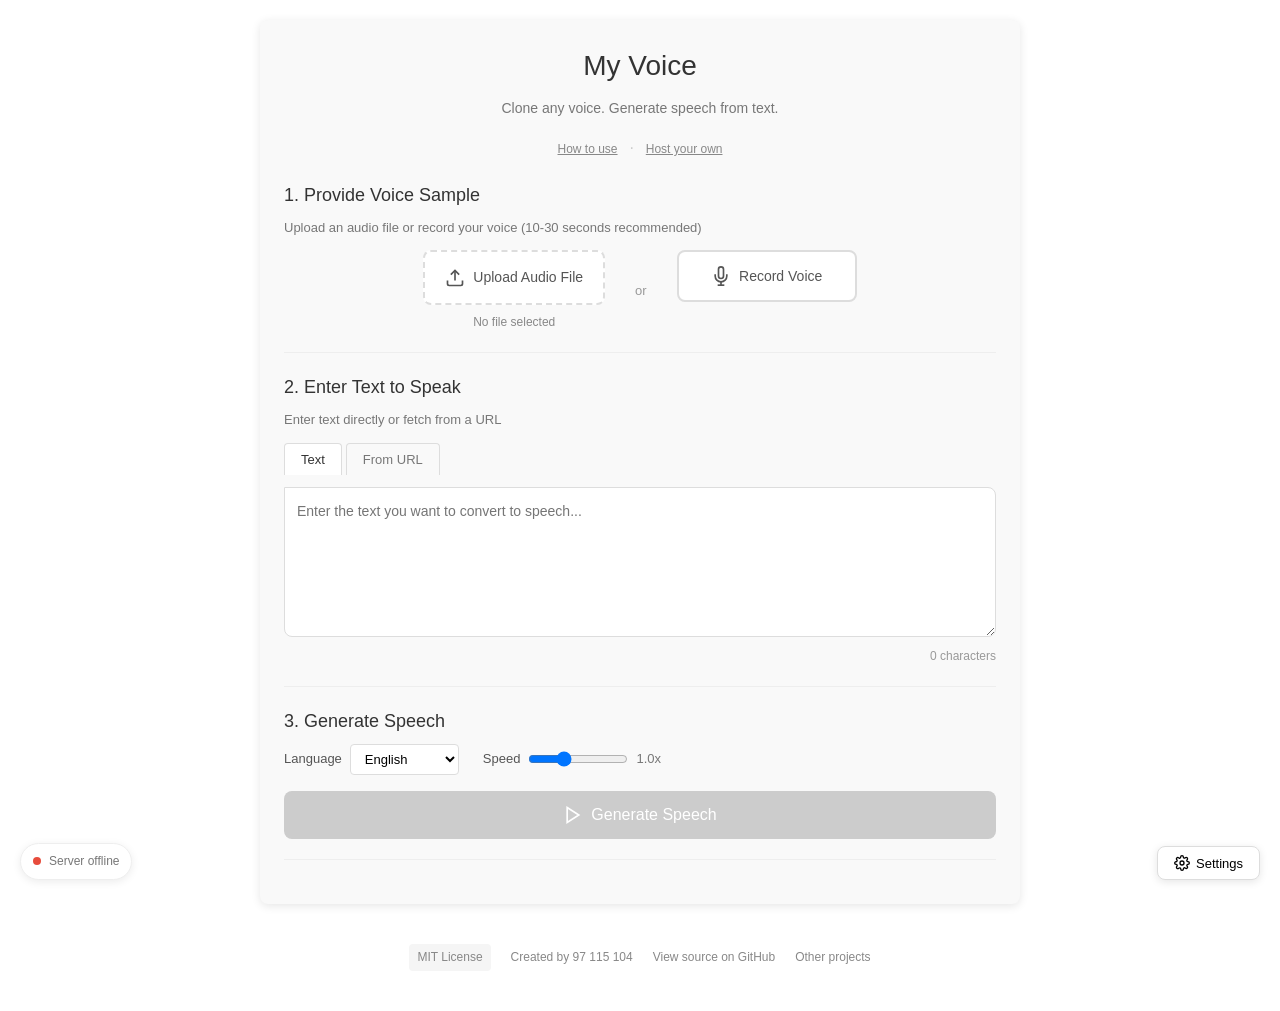
==== index.html @ 39914f98 "early working version" ====
<!DOCTYPE html>
<html lang="en">
<head>
    <meta charset="UTF-8">
    <meta name="viewport" content="width=device-width, initial-scale=1.0">
    <title>My Voice - Voice Cloning & Text-to-Speech</title>
    <meta name="description" content="Free, serverless voice cloning and text-to-speech tool. Clone any voice and generate speech from text.">
    <link rel="icon" href="data:image/svg+xml,<svg xmlns='http://www.w3.org/2000/svg' viewBox='0 0 100 100'><rect width='100' height='100' rx='20' fill='%2327ae60'/><text x='50' y='68' font-family='Arial,sans-serif' font-size='50' font-weight='bold' fill='white' text-anchor='middle'>MV</text></svg>">
    <link rel="stylesheet" href="css/styles.css">
</head>
<body>
    <main class="container">
        <h1>My Voice</h1>
        <p class="subtitle">Clone any voice. Generate speech from text.</p>
        
        <div class="how-to-use-row">
            <button id="btn-info" class="btn-how-to-use">How to use</button>
            <span class="how-to-divider">·</span>
            <button id="btn-setup" class="btn-how-to-use">Host your own</button>
        </div>

        <!-- Step 1: Voice Input -->
        <section class="section">
            <h3>1. Provide Voice Sample</h3>
            <p class="section-hint">Upload an audio file or record your voice (10-30 seconds recommended)</p>
            
            <div class="voice-input-options">
                <div class="option-card">
                    <label for="voice-file" class="btn-upload">
                        <svg class="icon" viewBox="0 0 24 24" fill="none" stroke="currentColor" stroke-width="2">
                            <path d="M21 15v4a2 2 0 0 1-2 2H5a2 2 0 0 1-2-2v-4"/>
                            <polyline points="17 8 12 3 7 8"/>
                            <line x1="12" y1="3" x2="12" y2="15"/>
                        </svg>
                        <span>Upload Audio File</span>
                        <input type="file" id="voice-file" accept="audio/*" hidden>
                    </label>
                    <span id="file-name" class="file-name">No file selected</span>
                </div>
                
                <div class="option-divider">or</div>
                
                <div class="option-card">
                    <button id="btn-record" class="btn-record">
                        <svg id="record-icon" class="icon" viewBox="0 0 24 24" fill="none" stroke="currentColor" stroke-width="2">
                            <path d="M12 1a3 3 0 0 0-3 3v8a3 3 0 0 0 6 0V4a3 3 0 0 0-3-3z"/>
                            <path d="M19 10v2a7 7 0 0 1-14 0v-2"/>
                            <line x1="12" y1="19" x2="12" y2="23"/>
                            <line x1="8" y1="23" x2="16" y2="23"/>
                        </svg>
                        <svg id="stop-icon" class="icon hidden" viewBox="0 0 24 24" fill="currentColor">
                            <rect x="6" y="6" width="12" height="12" rx="2"/>
                        </svg>
                        <span id="record-text">Record Voice</span>
                    </button>
                    <span id="record-status" class="record-status"></span>
                </div>
            </div>
            
            <div id="audio-preview" class="audio-preview hidden">
                <audio id="voice-audio" controls></audio>
                <button id="btn-clear-audio" class="btn-clear">
                    <svg class="icon-sm" viewBox="0 0 24 24" fill="none" stroke="currentColor" stroke-width="2">
                        <line x1="18" y1="6" x2="6" y2="18"/>
                        <line x1="6" y1="6" x2="18" y2="18"/>
                    </svg>
                    Clear
                </button>
            </div>
        </section>

        <hr class="section-divider">

        <!-- Step 2: Text Input -->
        <section class="section">
            <h3>2. Enter Text to Speak</h3>
            <p class="section-hint">Enter text directly or fetch from a URL</p>
            
            <div class="text-input-tabs">
                <button class="text-tab-btn active" data-tab="text">Text</button>
                <button class="text-tab-btn" data-tab="url">From URL</button>
            </div>
            
            <div id="text-panel" class="text-panel active" data-tab="text">
                <textarea id="text-input" placeholder="Enter the text you want to convert to speech..."></textarea>
                <div class="char-count"><span id="char-count">0</span> characters</div>
            </div>
            
            <div id="url-panel" class="text-panel" data-tab="url">
                <div class="url-input-row">
                    <input type="url" id="url-input" placeholder="https://example.com/article">
                    <button id="btn-fetch-url" class="btn-fetch">
                        <span id="fetch-text">Fetch</span>
                    </button>
                </div>
                <div id="url-status" class="url-status"></div>
            </div>
        </section>

        <hr class="section-divider">

        <!-- Step 3: Generate -->
        <section class="section">
            <h3>3. Generate Speech</h3>
            
            <div class="settings-row">
                <div class="setting-inline">
                    <label for="language-select">Language</label>
                    <select id="language-select">
                        <option value="en" selected>English</option>
                        <option value="es">Spanish</option>
                        <option value="fr">French</option>
                        <option value="de">German</option>
                        <option value="it">Italian</option>
                        <option value="pt">Portuguese</option>
                        <option value="pl">Polish</option>
                        <option value="tr">Turkish</option>
                        <option value="ru">Russian</option>
                        <option value="nl">Dutch</option>
                        <option value="cs">Czech</option>
                        <option value="ar">Arabic</option>
                        <option value="zh">Chinese</option>
                        <option value="ja">Japanese</option>
                        <option value="ko">Korean</option>
                        <option value="hi">Hindi</option>
                    </select>
                </div>
                <div class="setting-inline">
                    <label for="speed-slider">Speed</label>
                    <input type="range" id="speed-slider" min="0.5" max="2" step="0.1" value="1">
                    <span id="speed-value">1.0x</span>
                </div>
            </div>
            
            <button id="btn-generate" class="btn-primary" disabled>
                <svg id="generate-icon" class="icon" viewBox="0 0 24 24" fill="none" stroke="currentColor" stroke-width="2">
                    <polygon points="5 3 19 12 5 21 5 3"/>
                </svg>
                <span id="generate-text">Generate Speech</span>
                <svg id="generate-spinner" class="spinner hidden" viewBox="0 0 24 24" fill="none" stroke="currentColor" stroke-width="2">
                    <circle cx="12" cy="12" r="10" stroke-dasharray="32" stroke-dashoffset="32"/>
                </svg>
            </button>
            
            <div id="progress-container" class="progress-container hidden">
                <div class="progress-bar">
                    <div id="progress-fill" class="progress-fill"></div>
                </div>
                <span id="progress-text" class="progress-text">Processing...</span>
            </div>
        </section>

        <hr class="section-divider">

        <!-- Output Section -->
        <section id="output-section" class="section output-section hidden">
            <h3>Generated Audio</h3>
            <audio id="output-audio" controls></audio>
            <div class="output-actions">
                <button id="btn-download" class="btn-download">
                    <svg class="icon-sm" viewBox="0 0 24 24" fill="none" stroke="currentColor" stroke-width="2">
                        <path d="M21 15v4a2 2 0 0 1-2 2H5a2 2 0 0 1-2-2v-4"/>
                        <polyline points="7 10 12 15 17 10"/>
                        <line x1="12" y1="15" x2="12" y2="3"/>
                    </svg>
                    Download MP3
                </button>
                <button id="btn-share" class="btn-share">
                    <svg class="icon-sm" viewBox="0 0 24 24" fill="none" stroke="currentColor" stroke-width="2">
                        <circle cx="18" cy="5" r="3"/>
                        <circle cx="6" cy="12" r="3"/>
                        <circle cx="18" cy="19" r="3"/>
                        <line x1="8.59" y1="13.51" x2="15.42" y2="17.49"/>
                        <line x1="15.41" y1="6.51" x2="8.59" y2="10.49"/>
                    </svg>
                    Share Link
                </button>
            </div>
        </section>
    </main>

    <!-- Server Configuration -->
    <aside id="settings-panel" class="settings-panel">
        <button id="btn-toggle-settings" class="btn-toggle-settings">
            <svg class="icon-sm" viewBox="0 0 24 24" fill="none" stroke="currentColor" stroke-width="2">
                <circle cx="12" cy="12" r="3"/>
                <path d="M19.4 15a1.65 1.65 0 0 0 .33 1.82l.06.06a2 2 0 0 1 0 2.83 2 2 0 0 1-2.83 0l-.06-.06a1.65 1.65 0 0 0-1.82-.33 1.65 1.65 0 0 0-1 1.51V21a2 2 0 0 1-2 2 2 2 0 0 1-2-2v-.09A1.65 1.65 0 0 0 9 19.4a1.65 1.65 0 0 0-1.82.33l-.06.06a2 2 0 0 1-2.83 0 2 2 0 0 1 0-2.83l.06-.06a1.65 1.65 0 0 0 .33-1.82 1.65 1.65 0 0 0-1.51-1H3a2 2 0 0 1-2-2 2 2 0 0 1 2-2h.09A1.65 1.65 0 0 0 4.6 9a1.65 1.65 0 0 0-.33-1.82l-.06-.06a2 2 0 0 1 0-2.83 2 2 0 0 1 2.83 0l.06.06a1.65 1.65 0 0 0 1.82.33H9a1.65 1.65 0 0 0 1-1.51V3a2 2 0 0 1 2-2 2 2 0 0 1 2 2v.09a1.65 1.65 0 0 0 1 1.51 1.65 1.65 0 0 0 1.82-.33l.06-.06a2 2 0 0 1 2.83 0 2 2 0 0 1 0 2.83l-.06.06a1.65 1.65 0 0 0-.33 1.82V9a1.65 1.65 0 0 0 1.51 1H21a2 2 0 0 1 2 2 2 2 0 0 1-2 2h-.09a1.65 1.65 0 0 0-1.51 1z"/>
            </svg>
            Settings
        </button>
        <div id="settings-content" class="settings-content hidden">
            <div class="setting-row">
                <label>API Server</label>
                <input type="url" id="server-url" value="https://x97115104-myvoice.hf.space" placeholder="https://x97115104-myvoice.hf.space">
            </div>
            <p class="setting-hint">Uses Hugging Face Spaces for free GPU inference</p>
        </div>
    </aside>

    <!-- How to Use Modal -->
    <div id="info-modal" class="modal-overlay hidden">
        <div class="modal">
            <div class="modal-header">
                <h3>About My Voice</h3>
                <button id="btn-close-info" class="btn-modal-close">
                    <svg class="icon" viewBox="0 0 24 24" fill="none" stroke="currentColor" stroke-width="2">
                        <line x1="18" y1="6" x2="6" y2="18"/>
                        <line x1="6" y1="6" x2="18" y2="18"/>
                    </svg>
                </button>
            </div>
            <div class="modal-body">
                <p><strong>My Voice</strong> is a free voice cloning and text-to-speech tool. Clone any voice from a short audio sample and generate natural-sounding speech.</p>
                
                <h4>How it works</h4>
                <ol>
                    <li><strong>Provide a voice sample</strong> - Upload an audio file (MP3, M4A, WAV) or record in your browser. 10-30 seconds of clear speech works best.</li>
                    <li><strong>Enter your text</strong> - Type or paste text, or fetch content from a URL.</li>
                    <li><strong>Generate</strong> - Click generate and wait ~10-30 seconds for the AI to synthesize your audio.</li>
                    <li><strong>Download</strong> - Download the audio file or share a link.</li>
                </ol>

                <h4>Tips for best results</h4>
                <ul>
                    <li>Use clear audio with minimal background noise</li>
                    <li>10-30 seconds of continuous speech is ideal</li>
                    <li>WAV format tends to produce best quality</li>
                    <li>Matching the voice sample language to output language gives best results</li>
                </ul>

                <h4>Privacy</h4>
                <p>Voice samples are processed on Hugging Face Spaces and deleted after generation. No data is stored permanently.</p>
            </div>
        </div>
    </div>

    <!-- Share Modal -->
    <div id="share-modal" class="modal-overlay hidden">
        <div class="modal">
            <div class="modal-header">
                <h3>Share Link</h3>
                <button id="btn-close-share" class="btn-modal-close">
                    <svg class="icon" viewBox="0 0 24 24" fill="none" stroke="currentColor" stroke-width="2">
                        <line x1="18" y1="6" x2="6" y2="18"/>
                        <line x1="6" y1="6" x2="18" y2="18"/>
                    </svg>
                </button>
            </div>
            <div class="modal-body">
                <p>Copy this link to share your text configuration:</p>
                <div class="share-link-row">
                    <input type="text" id="share-link" readonly>
                    <button id="btn-copy-link" class="btn-copy">Copy</button>
                </div>
                <p class="share-note">Note: The recipient will need to provide their own voice sample.</p>
            </div>
        </div>
    </div>

    <!-- Setup Modal -->
    <div id="setup-modal" class="modal-overlay hidden">
        <div class="modal modal-wide">
            <div class="modal-header">
                <h3>Host Your Own Backend</h3>
                <button id="btn-close-setup" class="btn-modal-close">
                    <svg class="icon" viewBox="0 0 24 24" fill="none" stroke="currentColor" stroke-width="2">
                        <line x1="18" y1="6" x2="6" y2="18"/>
                        <line x1="6" y1="6" x2="18" y2="18"/>
                    </svg>
                </button>
            </div>
            <div class="modal-body">
                <p>Run your own My Voice backend on Hugging Face Spaces with free GPU inference. Follow these steps:</p>
                
                <h4>1. Create a Hugging Face Space</h4>
                <ol>
                    <li>Go to <a href="https://huggingface.co/new-space" target="_blank">huggingface.co/new-space</a></li>
                    <li>Name your space (e.g., <code>myvoice</code>)</li>
                    <li>Select <strong>Gradio</strong> as the SDK</li>
                    <li>Select <strong>T4 small</strong> (free tier) for hardware</li>
                    <li>Click Create Space</li>
                </ol>

                <h4>2. Add app.py</h4>
                <p>Create a file named <code>app.py</code> and paste this code:</p>
                <div class="code-block">
                    <button class="btn-copy-code" data-target="app-py-code">Copy</button>
                    <pre id="app-py-code">import gradio as gr
import torch
from TTS.api import TTS
import tempfile
import os
import base64
import io
from pydub import AudioSegment

# Initialize TTS with XTTS v2
device = "cuda" if torch.cuda.is_available() else "cpu"
tts = TTS("tts_models/multilingual/multi-dataset/xtts_v2").to(device)

def convert_to_wav(audio_path):
    """Convert any audio format to WAV"""
    audio = AudioSegment.from_file(audio_path)
    wav_path = tempfile.mktemp(suffix=".wav")
    audio.export(wav_path, format="wav")
    return wav_path

def generate_speech(text, speaker_audio, language="en", speed=1.0):
    """Generate speech using voice cloning"""
    if not text or not speaker_audio:
        return None
    
    try:
        # Convert to WAV if needed
        wav_path = convert_to_wav(speaker_audio)
        
        # Generate output
        output_path = tempfile.mktemp(suffix=".wav")
        tts.tts_to_file(
            text=text,
            speaker_wav=wav_path,
            language=language,
            file_path=output_path,
            speed=speed
        )
        
        # Clean up temp WAV
        if wav_path != speaker_audio:
            os.remove(wav_path)
        
        return output_path
    except Exception as e:
        print(f"Error: {e}")
        return None

def generate_speech_base64(text, speaker_audio, language="en", speed=1.0):
    """Generate speech and return as base64 for API use"""
    output_path = generate_speech(text, speaker_audio, language, speed)
    if output_path and os.path.exists(output_path):
        with open(output_path, "rb") as f:
            audio_base64 = base64.b64encode(f.read()).decode()
        os.remove(output_path)
        return {"audio": audio_base64, "format": "wav"}
    return {"error": "Generation failed"}

# Create Gradio interface
with gr.Blocks(title="My Voice TTS") as demo:
    gr.Markdown("# My Voice - Voice Cloning TTS")
    gr.Markdown("Upload a voice sample and enter text to generate speech.")
    
    with gr.Row():
        with gr.Column():
            speaker_audio = gr.Audio(
                label="Voice Sample (10-30s recommended)", 
                type="filepath"
            )
            text_input = gr.Textbox(
                label="Text to speak", 
                placeholder="Enter text...",
                lines=5
            )
            with gr.Row():
                language = gr.Dropdown(
                    choices=["en", "es", "fr", "de", "it", "pt", "pl", 
                             "tr", "ru", "nl", "cs", "ar", "zh-cn", "ja", "ko"],
                    value="en",
                    label="Language"
                )
                speed = gr.Slider(0.5, 2.0, 1.0, step=0.1, label="Speed")
            generate_btn = gr.Button("Generate Speech", variant="primary")
        
        with gr.Column():
            output_audio = gr.Audio(label="Generated Speech", type="filepath")
    
    generate_btn.click(
        generate_speech,
        inputs=[text_input, speaker_audio, language, speed],
        outputs=output_audio
    )

demo.launch()</pre>
                </div>

                <h4>3. Add requirements.txt</h4>
                <p>Create <code>requirements.txt</code> with:</p>
                <div class="code-block">
                    <button class="btn-copy-code" data-target="requirements-code">Copy</button>
                    <pre id="requirements-code">TTS>=0.22.0
torch
torchaudio
pydub
gradio>=4.0.0</pre>
                </div>

                <h4>4. Add README.md</h4>
                <p>Create <code>README.md</code> with this Space configuration:</p>
                <div class="code-block">
                    <button class="btn-copy-code" data-target="readme-code">Copy</button>
                    <pre id="readme-code">---
title: My Voice
emoji: 🎤
colorFrom: gray
colorTo: gray
sdk: gradio
sdk_version: "4.44.0"
python_version: "3.10"
app_file: app.py
pinned: false
license: mit
hardware: t4-small
---</pre>
                </div>

                <h4>5. Update Your Frontend</h4>
                <p>Once your Space is running, update the server URL in settings to:</p>
                <code>https://YOUR-USERNAME-myvoice.hf.space</code>

                <h4>Notes</h4>
                <ul>
                    <li>The T4 GPU is free but may have queue times</li>
                    <li>First generation takes longer (model loading)</li>
                    <li>Space sleeps after inactivity - first request wakes it</li>
                </ul>
            </div>
        </div>
    </div>

    <!-- Server Status Indicator -->
    <div id="server-status" class="server-status">
        <span id="status-dot" class="status-dot offline"></span>
        <span id="status-text">Checking server...</span>
    </div>

    <!-- Footer -->
    <footer class="license-section">
        <div class="license-badge">
            MIT License
            <div class="license-tooltip">Permission is hereby granted, free of charge, to any person obtaining a copy of this software and associated documentation files (the "Software"), to deal in the Software without restriction, including without limitation the rights to use, copy, modify, merge, publish, distribute, sublicense, and/or sell copies of the Software, and to permit persons to whom the Software is furnished to do so, subject to the following conditions: The above copyright notice and this permission notice shall be included in all copies or substantial portions of the Software.</div>
        </div>
        <a href="https://github.com/sponsors/97115104" target="_blank">Created by 97 115 104</a>
        <a href="https://github.com/97115104/myvoice" target="_blank">View source on GitHub</a>
        <a href="https://97115104.com/projects/" target="_blank">Other projects</a>
    </footer>

    <script src="js/app.js"></script>
</body>
</html>
---- css/styles.css ----
/* My Voice - Voice Cloning & TTS */
/* Design inspired by 97115104.com */

* {
    box-sizing: border-box;
    margin: 0;
    padding: 0;
}

body {
    font-family: Arial, sans-serif;
    font-size: 14px;
    line-height: 1.6;
    color: #333;
    background: #fff;
    max-width: 800px;
    margin: 0 auto;
    padding: 20px;
    min-height: 100vh;
}

/* SVG Icons */
.icon {
    width: 20px;
    height: 20px;
    flex-shrink: 0;
}

.icon-sm {
    width: 16px;
    height: 16px;
    flex-shrink: 0;
}

/* Main Container */
.container {
    background: #f9f9f9;
    border-radius: 8px;
    padding: 24px;
    box-shadow: 0 2px 10px rgba(0, 0, 0, 0.1);
    margin-bottom: 20px;
}

/* Typography */
h1 {
    font-size: 28px;
    text-align: center;
    margin-bottom: 8px;
    color: #333;
    font-weight: normal;
}

h3 {
    font-size: 18px;
    margin-bottom: 8px;
    color: #333;
    font-weight: normal;
}

h4 {
    font-size: 15px;
    margin: 16px 0 8px;
    color: #333;
}

.subtitle {
    text-align: center;
    color: #777;
    margin-bottom: 16px;
    font-size: 14px;
}

/* How to use button */
.how-to-use-row {
    text-align: center;
    margin-bottom: 20px;
}

.btn-how-to-use {
    background: transparent;
    color: #888;
    border: none;
    font-size: 12px;
    padding: 2px 8px;
    cursor: pointer;
    text-decoration: underline;
    transition: color 0.2s;
}

.btn-how-to-use:hover {
    color: #555;
}

/* Section styling */
.section {
    margin-bottom: 20px;
}

.section-hint {
    font-size: 13px;
    color: #777;
    margin-bottom: 12px;
}

.section-divider {
    border: none;
    border-top: 1px solid #eee;
    margin: 20px 0;
}

/* Voice Input Options - Fixed alignment */
.voice-input-options {
    display: flex;
    gap: 20px;
    align-items: stretch;
    justify-content: center;
    flex-wrap: wrap;
}

.option-card {
    display: flex;
    flex-direction: column;
    align-items: center;
    gap: 8px;
    min-width: 180px;
}

.option-divider {
    color: #999;
    font-size: 13px;
    display: flex;
    align-items: center;
    padding: 0 10px;
}

.btn-upload,
.btn-record {
    display: inline-flex;
    align-items: center;
    justify-content: center;
    gap: 8px;
    padding: 14px 20px;
    background: #fff;
    border: 2px dashed #ddd;
    border-radius: 8px;
    cursor: pointer;
    transition: all 0.2s;
    font-size: 14px;
    color: #555;
    min-width: 180px;
    min-height: 52px;
}

.btn-record {
    border-style: solid;
}

.btn-upload:hover,
.btn-record:hover {
    border-color: #999;
    background: #fafafa;
}

.btn-record.recording {
    background: #ffe5e5;
    border-color: #e74c3c;
    color: #e74c3c;
    animation: pulse 1s infinite;
}

@keyframes pulse {
    0%, 100% { opacity: 1; }
    50% { opacity: 0.7; }
}

.file-name,
.record-status {
    font-size: 12px;
    color: #888;
    max-width: 180px;
    overflow: hidden;
    text-overflow: ellipsis;
    white-space: nowrap;
    min-height: 18px;
    text-align: center;
}

/* Audio Preview */
.audio-preview {
    margin-top: 16px;
    display: flex;
    align-items: center;
    gap: 12px;
    padding: 12px;
    background: #fff;
    border-radius: 8px;
    border: 1px solid #eee;
}

.audio-preview audio {
    flex: 1;
    height: 40px;
}

.btn-clear {
    display: flex;
    align-items: center;
    gap: 4px;
    background: transparent;
    border: none;
    color: #999;
    cursor: pointer;
    font-size: 12px;
    padding: 4px 8px;
}

.btn-clear:hover {
    color: #e74c3c;
}

/* Text Input Tabs */
.text-input-tabs {
    display: flex;
    gap: 4px;
    margin-bottom: 12px;
}

.text-tab-btn {
    padding: 8px 16px;
    background: transparent;
    border: 1px solid #ddd;
    border-bottom: none;
    border-radius: 4px 4px 0 0;
    cursor: pointer;
    font-size: 13px;
    color: #777;
    transition: all 0.2s;
}

.text-tab-btn.active {
    background: #fff;
    color: #333;
    border-color: #ddd;
}

.text-tab-btn:hover:not(.active) {
    background: #f5f5f5;
}

/* Text Panel */
.text-panel {
    display: none;
}

.text-panel.active {
    display: block;
}

#text-input {
    width: 100%;
    min-height: 150px;
    padding: 12px;
    border: 1px solid #ddd;
    border-radius: 0 8px 8px 8px;
    font-family: Arial, sans-serif;
    font-size: 14px;
    line-height: 1.6;
    resize: vertical;
    transition: border-color 0.2s;
}

#text-input:focus {
    outline: none;
    border-color: #999;
}

.char-count {
    text-align: right;
    font-size: 12px;
    color: #999;
    margin-top: 4px;
}

/* URL Input */
.url-input-row {
    display: flex;
    gap: 8px;
}

#url-input {
    flex: 1;
    padding: 10px 12px;
    border: 1px solid #ddd;
    border-radius: 8px;
    font-size: 14px;
}

#url-input:focus {
    outline: none;
    border-color: #999;
}

.btn-fetch {
    display: flex;
    align-items: center;
    gap: 6px;
    padding: 10px 20px;
    background: #fff;
    border: 1px solid #ddd;
    border-radius: 8px;
    cursor: pointer;
    font-size: 14px;
    transition: all 0.2s;
}

.btn-fetch:hover {
    background: #f5f5f5;
    border-color: #999;
}

.btn-fetch:disabled {
    opacity: 0.6;
    cursor: not-allowed;
}

.url-status {
    font-size: 12px;
    margin-top: 8px;
    color: #888;
}

.url-status.error {
    color: #e74c3c;
}

.url-status.success {
    color: #27ae60;
}

/* Settings Row (inline) */
.settings-row {
    display: flex;
    gap: 24px;
    margin-bottom: 16px;
    flex-wrap: wrap;
}

.setting-inline {
    display: flex;
    align-items: center;
    gap: 8px;
}

.setting-inline label {
    font-size: 13px;
    color: #555;
}

.setting-inline select {
    padding: 6px 10px;
    border: 1px solid #ddd;
    border-radius: 4px;
    font-size: 13px;
    background: #fff;
}

.setting-inline input[type="range"] {
    width: 100px;
}

#speed-value {
    font-size: 13px;
    color: #777;
    min-width: 35px;
}

/* Generate Button */
.btn-primary {
    display: flex;
    align-items: center;
    justify-content: center;
    gap: 8px;
    width: 100%;
    padding: 14px 24px;
    background: #333;
    color: #fff;
    border: none;
    border-radius: 8px;
    font-size: 16px;
    cursor: pointer;
    transition: all 0.2s;
}

.btn-primary:hover:not(:disabled) {
    background: #555;
}

.btn-primary:disabled {
    background: #ccc;
    cursor: not-allowed;
}

.btn-primary .icon {
    stroke: currentColor;
}

/* Spinner */
.spinner {
    width: 20px;
    height: 20px;
    animation: spin 1s linear infinite;
}

@keyframes spin {
    to { transform: rotate(360deg); }
}

/* Progress */
.progress-container {
    margin-top: 16px;
}

.progress-bar {
    height: 4px;
    background: #eee;
    border-radius: 2px;
    overflow: hidden;
}

.progress-fill {
    height: 100%;
    background: #333;
    width: 0%;
    transition: width 0.3s;
}

.progress-text {
    display: block;
    font-size: 12px;
    color: #888;
    margin-top: 8px;
    text-align: center;
}

/* Output Section */
.output-section {
    text-align: center;
}

.output-section audio {
    width: 100%;
    margin-bottom: 16px;
}

.output-actions {
    display: flex;
    gap: 12px;
    justify-content: center;
}

.btn-download,
.btn-share {
    display: flex;
    align-items: center;
    gap: 6px;
    padding: 10px 20px;
    border-radius: 8px;
    font-size: 14px;
    cursor: pointer;
    transition: all 0.2s;
}

.btn-download {
    background: #333;
    color: #fff;
    border: none;
}

.btn-download:hover {
    background: #555;
}

.btn-download .icon-sm {
    stroke: currentColor;
}

.btn-share {
    background: #fff;
    color: #333;
    border: 1px solid #ddd;
}

.btn-share:hover {
    background: #f5f5f5;
    border-color: #999;
}

/* Settings Panel */
.settings-panel {
    position: fixed;
    bottom: 20px;
    right: 20px;
}

.btn-toggle-settings {
    display: flex;
    align-items: center;
    gap: 6px;
    padding: 8px 16px;
    background: #fff;
    border: 1px solid #ddd;
    border-radius: 8px;
    cursor: pointer;
    font-size: 13px;
    box-shadow: 0 2px 8px rgba(0, 0, 0, 0.1);
}

.btn-toggle-settings:hover {
    background: #f5f5f5;
}

.settings-content {
    position: absolute;
    bottom: 45px;
    right: 0;
    background: #fff;
    border: 1px solid #ddd;
    border-radius: 8px;
    padding: 16px;
    min-width: 300px;
    box-shadow: 0 4px 20px rgba(0, 0, 0, 0.15);
}

.setting-row {
    display: flex;
    flex-direction: column;
    gap: 6px;
    margin-bottom: 8px;
}

.setting-row label {
    font-size: 13px;
    color: #555;
}

.setting-row input[type="url"] {
    padding: 8px 10px;
    border: 1px solid #ddd;
    border-radius: 4px;
    font-size: 13px;
}

.setting-hint {
    font-size: 11px;
    color: #999;
    margin: 0;
}

/* Server Status */
.server-status {
    position: fixed;
    bottom: 20px;
    left: 20px;
    display: flex;
    align-items: center;
    gap: 8px;
    padding: 8px 12px;
    background: #fff;
    border: 1px solid #eee;
    border-radius: 20px;
    font-size: 12px;
    color: #777;
    box-shadow: 0 2px 8px rgba(0, 0, 0, 0.08);
}

.status-dot {
    width: 8px;
    height: 8px;
    border-radius: 50%;
}

.status-dot.online {
    background: #27ae60;
}

.status-dot.offline {
    background: #e74c3c;
}

.status-dot.checking {
    background: #f39c12;
    animation: pulse 1s infinite;
}

/* Modal */
.modal-overlay {
    position: fixed;
    top: 0;
    left: 0;
    right: 0;
    bottom: 0;
    background: rgba(0, 0, 0, 0.5);
    display: flex;
    align-items: center;
    justify-content: center;
    z-index: 100;
    padding: 20px;
}

.modal {
    background: #fff;
    border-radius: 8px;
    max-width: 600px;
    width: 100%;
    max-height: 80vh;
    overflow-y: auto;
    box-shadow: 0 4px 20px rgba(0, 0, 0, 0.2);
}

.modal-header {
    display: flex;
    justify-content: space-between;
    align-items: center;
    padding: 16px 20px;
    border-bottom: 1px solid #eee;
}

.modal-header h3 {
    margin: 0;
}

.modal-body {
    padding: 20px;
    font-size: 14px;
    line-height: 1.7;
    color: #444;
}

.modal-body ol,
.modal-body ul {
    margin-left: 20px;
    margin-bottom: 12px;
}

.modal-body li {
    margin-bottom: 6px;
}

.modal-body pre {
    background: #f5f5f5;
    padding: 12px;
    border-radius: 4px;
    overflow-x: auto;
    font-size: 12px;
    margin: 12px 0;
}

.modal-body code {
    background: #f5f5f5;
    padding: 2px 6px;
    border-radius: 3px;
    font-size: 13px;
}

.btn-modal-close {
    background: none;
    border: none;
    padding: 4px;
    cursor: pointer;
    color: #999;
    display: flex;
    align-items: center;
    justify-content: center;
}

.btn-modal-close:hover {
    color: #333;
}

/* Share Modal */
.share-link-row {
    display: flex;
    gap: 8px;
    margin: 12px 0;
}

.share-link-row input {
    flex: 1;
    padding: 10px 12px;
    border: 1px solid #ddd;
    border-radius: 4px;
    font-size: 13px;
    background: #f9f9f9;
}

.btn-copy {
    padding: 10px 16px;
    background: #333;
    color: #fff;
    border: none;
    border-radius: 4px;
    cursor: pointer;
    font-size: 13px;
}

.btn-copy:hover {
    background: #555;
}

.share-note {
    font-size: 12px;
    color: #888;
    font-style: italic;
}

/* Setup Modal */
.modal-wide {
    max-width: 700px;
    max-height: 85vh;
}

.modal-wide .modal-body {
    max-height: calc(85vh - 60px);
    overflow-y: auto;
}

.code-block {
    position: relative;
    margin: 12px 0;
}

.code-block pre {
    background: #1e1e1e;
    color: #d4d4d4;
    padding: 16px;
    border-radius: 6px;
    overflow-x: auto;
    font-size: 12px;
    line-height: 1.5;
    margin: 0;
    white-space: pre;
}

.btn-copy-code {
    position: absolute;
    top: 8px;
    right: 8px;
    padding: 4px 10px;
    background: rgba(255,255,255,0.15);
    color: #fff;
    border: none;
    border-radius: 3px;
    font-size: 11px;
    cursor: pointer;
    transition: background 0.2s;
}

.btn-copy-code:hover {
    background: rgba(255,255,255,0.25);
}

.how-to-divider {
    color: #ccc;
    font-size: 16px;
}

/* Footer */
.license-section {
    display: flex;
    justify-content: center;
    align-items: center;
    gap: 20px;
    flex-wrap: wrap;
    padding: 20px;
    font-size: 12px;
    color: #888;
}

.license-section a {
    color: #888;
    text-decoration: none;
    transition: color 0.2s;
}

.license-section a:hover {
    color: #555;
}

.license-badge {
    position: relative;
    cursor: help;
    padding: 4px 8px;
    background: #f5f5f5;
    border-radius: 4px;
}

.license-tooltip {
    position: absolute;
    bottom: calc(100% + 8px);
    left: 50%;
    transform: translateX(-50%);
    background: #333;
    color: #fff;
    padding: 12px;
    border-radius: 6px;
    font-size: 11px;
    line-height: 1.5;
    width: 300px;
    opacity: 0;
    visibility: hidden;
    transition: all 0.2s;
    z-index: 50;
}

.license-badge:hover .license-tooltip {
    opacity: 1;
    visibility: visible;
}

/* Hidden utility */
.hidden {
    display: none !important;
}

/* Responsive */
@media (max-width: 600px) {
    body {
        padding: 10px;
    }
    
    .container {
        padding: 16px;
    }
    
    h1 {
        font-size: 24px;
    }
    
    .voice-input-options {
        flex-direction: column;
        align-items: center;
    }
    
    .option-divider {
        padding: 8px 0;
    }
    
    .settings-row {
        flex-direction: column;
        gap: 12px;
    }
    
    .output-actions {
        flex-direction: column;
    }
    
    .btn-download,
    .btn-share {
        width: 100%;
        justify-content: center;
    }
    
    .settings-panel {
        right: 10px;
    }
    
    .settings-content {
        min-width: 250px;
    }
    
    .license-section {
        flex-direction: column;
        gap: 10px;
    }
}
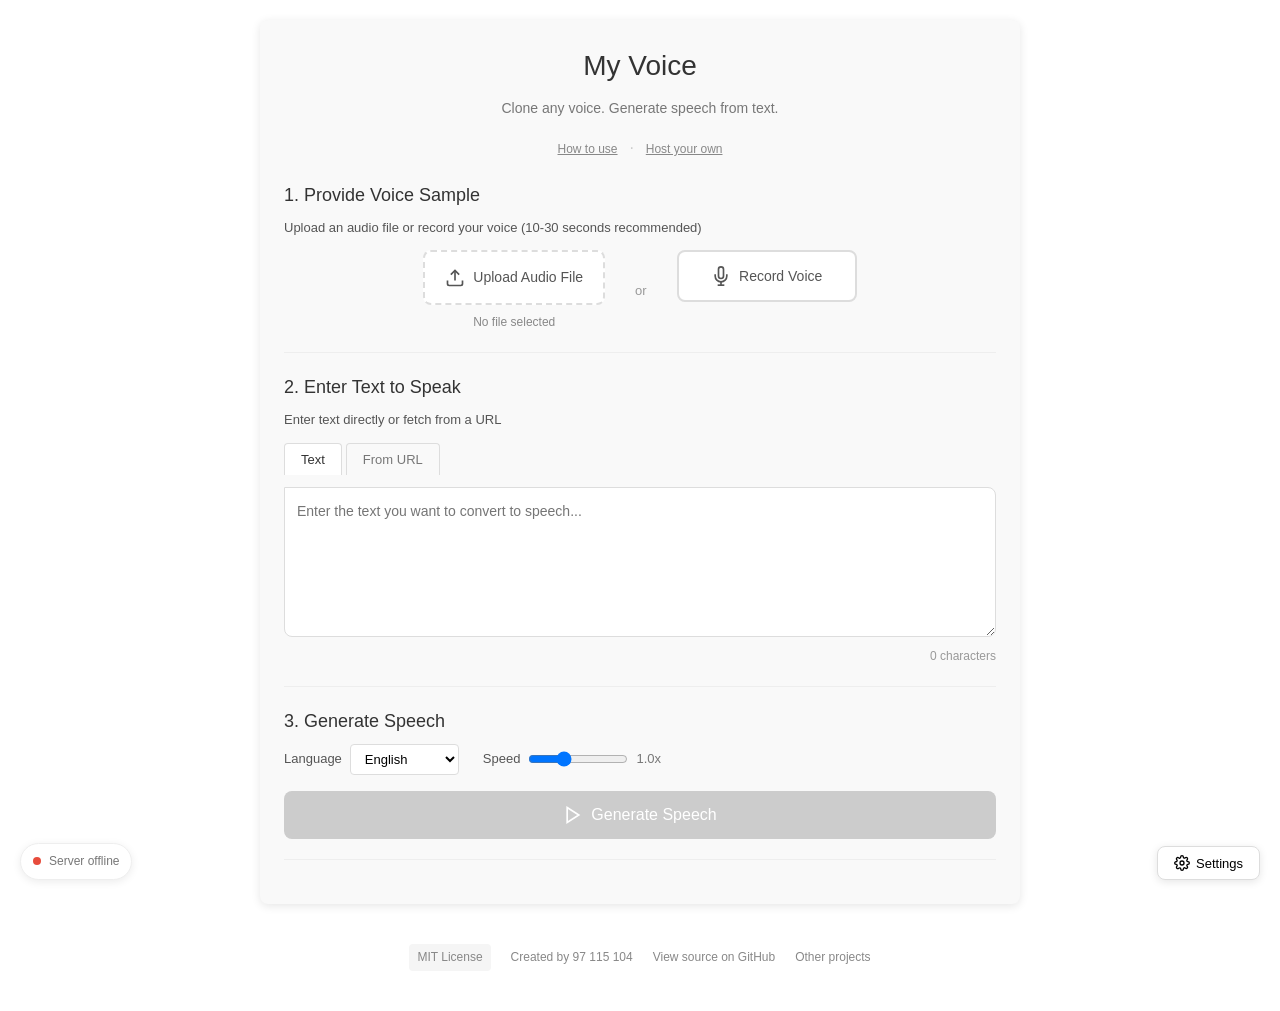
==== commit 48ab4ef9: "Local server working version, audio needs to improve" ====
--- a/index.html
+++ b/index.html
@@ -190,12 +190,133 @@
         </button>
         <div id="settings-content" class="settings-content hidden">
             <div class="setting-row">
-                <label>API Server</label>
-                <input type="url" id="server-url" value="https://x97115104-myvoice.hf.space" placeholder="https://x97115104-myvoice.hf.space">
-            </div>
-            <p class="setting-hint">Uses Hugging Face Spaces for free GPU inference</p>
+                <label>Server URL</label>
+                <input type="url" id="server-url" value="http://localhost:5123" placeholder="http://localhost:5123">
+            </div>
+            <div class="setting-hint-row">
+                <p class="setting-hint">Run locally — no data leaves your computer</p>
+                <button type="button" id="btn-local-help" class="btn-small">Setup Instructions</button>
+            </div>
+            <div class="setting-row">
+                <label class="checkbox-label">
+                    <input type="checkbox" id="save-settings">
+                    Remember settings
+                </label>
+            </div>
         </div>
     </aside>
+
+    <!-- Local Setup Instructions Modal -->
+    <div id="local-modal" class="modal-overlay hidden">
+        <div class="modal">
+            <div class="modal-header">
+                <h3>Running My Voice Locally</h3>
+                <button id="btn-close-local" class="btn-modal-close">
+                    <svg class="icon" viewBox="0 0 24 24" fill="none" stroke="currentColor" stroke-width="2">
+                        <line x1="18" y1="6" x2="6" y2="18"/>
+                        <line x1="6" y1="6" x2="18" y2="18"/>
+                    </svg>
+                </button>
+            </div>
+            <div class="modal-body">
+                <p>Run the voice cloning server locally on your own machine. No API key needed, no data leaves your computer.</p>
+
+                <p class="alert-box"><strong>Requirements:</strong> Python 3.9-3.11, ~4GB disk space for the model, and optionally a CUDA GPU for faster generation.</p>
+
+                <div class="os-tabs">
+                    <button class="os-tab-btn active" data-os="mac">macOS</button>
+                    <button class="os-tab-btn" data-os="win">Windows</button>
+                    <button class="os-tab-btn" data-os="linux">Linux</button>
+                </div>
+
+                <div class="os-panel active" data-os="mac">
+                    <h4>1. Install dependencies</h4>
+                    <div class="code-block">
+                        <button class="btn-copy-code">Copy</button>
+                        <pre class="terminal-block">brew install ffmpeg python@3.11
+pip3 install TTS flask flask-cors pydub beautifulsoup4 requests</pre>
+                    </div>
+
+                    <h4>2. Clone the repository</h4>
+                    <div class="code-block">
+                        <button class="btn-copy-code">Copy</button>
+                        <pre class="terminal-block">git clone https://github.com/97115104/myvoice.git
+cd myvoice</pre>
+                    </div>
+
+                    <h4>3. Start the server</h4>
+                    <div class="code-block">
+                        <button class="btn-copy-code">Copy</button>
+                        <pre class="terminal-block">python3 server.py</pre>
+                    </div>
+                    <p>First run downloads the XTTS model (~1.8GB). Server starts on <code>http://localhost:5123</code></p>
+                    <p>Open the UI at <code>http://localhost:5123/ui</code></p>
+                </div>
+
+                <div class="os-panel" data-os="win">
+                    <h4>1. Install dependencies</h4>
+                    <p>Download ffmpeg from <a href="https://ffmpeg.org/download.html" target="_blank">ffmpeg.org</a> and add to PATH. Install Python 3.11 from <a href="https://python.org" target="_blank">python.org</a>. Then:</p>
+                    <div class="code-block">
+                        <button class="btn-copy-code">Copy</button>
+                        <pre class="terminal-block">pip install TTS flask flask-cors pydub beautifulsoup4 requests</pre>
+                    </div>
+
+                    <h4>2. Clone the repository</h4>
+                    <div class="code-block">
+                        <button class="btn-copy-code">Copy</button>
+                        <pre class="terminal-block">git clone https://github.com/97115104/myvoice.git
+cd myvoice</pre>
+                    </div>
+
+                    <h4>3. Start the server</h4>
+                    <div class="code-block">
+                        <button class="btn-copy-code">Copy</button>
+                        <pre class="terminal-block">python server.py</pre>
+                    </div>
+                    <p>First run downloads the XTTS model (~1.8GB). Server starts on <code>http://localhost:5123</code></p>
+                    <p>Open the UI at <code>http://localhost:5123/ui</code></p>
+                </div>
+
+                <div class="os-panel" data-os="linux">
+                    <h4>1. Install dependencies</h4>
+                    <div class="code-block">
+                        <button class="btn-copy-code">Copy</button>
+                        <pre class="terminal-block">sudo apt install ffmpeg python3.11 python3.11-venv
+pip3 install TTS flask flask-cors pydub beautifulsoup4 requests</pre>
+                    </div>
+
+                    <h4>2. Clone the repository</h4>
+                    <div class="code-block">
+                        <button class="btn-copy-code">Copy</button>
+                        <pre class="terminal-block">git clone https://github.com/97115104/myvoice.git
+cd myvoice</pre>
+                    </div>
+
+                    <h4>3. Start the server</h4>
+                    <div class="code-block">
+                        <button class="btn-copy-code">Copy</button>
+                        <pre class="terminal-block">python3 server.py</pre>
+                    </div>
+                    <p>First run downloads the XTTS model (~1.8GB). Server starts on <code>http://localhost:5123</code></p>
+                    <p>Open the UI at <code>http://localhost:5123/ui</code></p>
+                </div>
+
+                <h4>GPU Acceleration (Recommended)</h4>
+                <p>CPU generation is slow (~30 sec per sentence). For faster generation, install CUDA PyTorch:</p>
+                <div class="code-block">
+                    <button class="btn-copy-code">Copy</button>
+                    <pre class="terminal-block">pip3 install torch torchaudio --index-url https://download.pytorch.org/whl/cu121</pre>
+                </div>
+
+                <h4>4. Open the UI</h4>
+                <ol>
+                    <li>Go to <code>http://localhost:5123/ui</code> in your browser</li>
+                    <li>Upload a voice sample (10-30 sec of clear speech)</li>
+                    <li>Enter text and click <strong>Generate</strong></li>
+                </ol>
+            </div>
+        </div>
+    </div>
 
     <!-- How to Use Modal -->
     <div id="info-modal" class="modal-overlay hidden">
@@ -214,6 +335,7 @@
                 
                 <h4>How it works</h4>
                 <ol>
+                    <li><strong>Start the local server</strong> - Run <code>python server.py</code> to start the TTS server on your machine.</li>
                     <li><strong>Provide a voice sample</strong> - Upload an audio file (MP3, M4A, WAV) or record in your browser. 10-30 seconds of clear speech works best.</li>
                     <li><strong>Enter your text</strong> - Type or paste text, or fetch content from a URL.</li>
                     <li><strong>Generate</strong> - Click generate and wait ~10-30 seconds for the AI to synthesize your audio.</li>
@@ -226,10 +348,11 @@
                     <li>10-30 seconds of continuous speech is ideal</li>
                     <li>WAV format tends to produce best quality</li>
                     <li>Matching the voice sample language to output language gives best results</li>
+                    <li>GPU acceleration significantly speeds up generation</li>
                 </ul>
 
                 <h4>Privacy</h4>
-                <p>Voice samples are processed on Hugging Face Spaces and deleted after generation. No data is stored permanently.</p>
+                <p>When running locally, all voice samples and generated audio stay on your machine — no data leaves your computer.</p>
             </div>
         </div>
     </div>
@@ -285,99 +408,57 @@
                 <p>Create a file named <code>app.py</code> and paste this code:</p>
                 <div class="code-block">
                     <button class="btn-copy-code" data-target="app-py-code">Copy</button>
-                    <pre id="app-py-code">import gradio as gr
+                    <pre id="app-py-code">import os
+os.environ["COQUI_TOS_AGREED"] = "1"
+
 import torch
-from TTS.api import TTS
+import torchaudio
 import tempfile
-import os
-import base64
-import io
-from pydub import AudioSegment
-
-# Initialize TTS with XTTS v2
-device = "cuda" if torch.cuda.is_available() else "cpu"
-tts = TTS("tts_models/multilingual/multi-dataset/xtts_v2").to(device)
-
-def convert_to_wav(audio_path):
-    """Convert any audio format to WAV"""
-    audio = AudioSegment.from_file(audio_path)
-    wav_path = tempfile.mktemp(suffix=".wav")
-    audio.export(wav_path, format="wav")
-    return wav_path
-
-def generate_speech(text, speaker_audio, language="en", speed=1.0):
-    """Generate speech using voice cloning"""
+import gradio as gr
+from TTS.tts.configs.xtts_config import XttsConfig
+from TTS.tts.models.xtts import Xtts
+from TTS.utils.manage import ModelManager
+from TTS.utils.generic_utils import get_user_data_dir
+
+# Download and load model
+model_name = "tts_models/multilingual/multi-dataset/xtts_v2"
+ModelManager().download_model(model_name)
+model_path = os.path.join(get_user_data_dir("tts"), model_name.replace("/", "--"))
+
+config = XttsConfig()
+config.load_json(os.path.join(model_path, "config.json"))
+
+model = Xtts.init_from_config(config)
+model.load_checkpoint(config, checkpoint_path=os.path.join(model_path, "model.pth"),
+    vocab_path=os.path.join(model_path, "vocab.json"), eval=True, use_deepspeed=False)
+model = model.to("cuda" if torch.cuda.is_available() else "cpu")
+
+LANGUAGES = ["en", "es", "fr", "de", "it", "pt", "pl", "tr", "ru", "nl", "cs", "ar", "zh-cn", "ja", "ko"]
+
+def generate(text, speaker_audio, language, speed):
     if not text or not speaker_audio:
         return None
-    
-    try:
-        # Convert to WAV if needed
-        wav_path = convert_to_wav(speaker_audio)
-        
-        # Generate output
-        output_path = tempfile.mktemp(suffix=".wav")
-        tts.tts_to_file(
-            text=text,
-            speaker_wav=wav_path,
-            language=language,
-            file_path=output_path,
-            speed=speed
-        )
-        
-        # Clean up temp WAV
-        if wav_path != speaker_audio:
-            os.remove(wav_path)
-        
-        return output_path
-    except Exception as e:
-        print(f"Error: {e}")
-        return None
-
-def generate_speech_base64(text, speaker_audio, language="en", speed=1.0):
-    """Generate speech and return as base64 for API use"""
-    output_path = generate_speech(text, speaker_audio, language, speed)
-    if output_path and os.path.exists(output_path):
-        with open(output_path, "rb") as f:
-            audio_base64 = base64.b64encode(f.read()).decode()
-        os.remove(output_path)
-        return {"audio": audio_base64, "format": "wav"}
-    return {"error": "Generation failed"}
-
-# Create Gradio interface
-with gr.Blocks(title="My Voice TTS") as demo:
+    gpt_cond_latent, speaker_embedding = model.get_conditioning_latents(audio_path=speaker_audio)
+    out = model.inference(text=text, language=language, gpt_cond_latent=gpt_cond_latent,
+        speaker_embedding=speaker_embedding, speed=speed)
+    output_path = tempfile.NamedTemporaryFile(suffix=".wav", delete=False).name
+    torchaudio.save(output_path, torch.tensor(out["wav"]).unsqueeze(0), 24000)
+    return output_path
+
+with gr.Blocks() as demo:
     gr.Markdown("# My Voice - Voice Cloning TTS")
-    gr.Markdown("Upload a voice sample and enter text to generate speech.")
-    
     with gr.Row():
         with gr.Column():
-            speaker_audio = gr.Audio(
-                label="Voice Sample (10-30s recommended)", 
-                type="filepath"
-            )
-            text_input = gr.Textbox(
-                label="Text to speak", 
-                placeholder="Enter text...",
-                lines=5
-            )
-            with gr.Row():
-                language = gr.Dropdown(
-                    choices=["en", "es", "fr", "de", "it", "pt", "pl", 
-                             "tr", "ru", "nl", "cs", "ar", "zh-cn", "ja", "ko"],
-                    value="en",
-                    label="Language"
-                )
-                speed = gr.Slider(0.5, 2.0, 1.0, step=0.1, label="Speed")
-            generate_btn = gr.Button("Generate Speech", variant="primary")
-        
+            audio_in = gr.Audio(label="Voice Sample", type="filepath")
+            text_in = gr.Textbox(label="Text", lines=3)
+            lang = gr.Dropdown(label="Language", choices=LANGUAGES, value="en")
+            spd = gr.Slider(label="Speed", minimum=0.5, maximum=2.0, value=1.0, step=0.1)
+            btn = gr.Button("Generate", variant="primary")
         with gr.Column():
-            output_audio = gr.Audio(label="Generated Speech", type="filepath")
-    
-    generate_btn.click(
-        generate_speech,
-        inputs=[text_input, speaker_audio, language, speed],
-        outputs=output_audio
-    )
-
+            audio_out = gr.Audio(label="Output")
+    btn.click(generate, inputs=[text_in, audio_in, lang, spd], outputs=audio_out)
+
+demo.queue()
 demo.launch()</pre>
                 </div>
 
@@ -386,10 +467,10 @@
                 <div class="code-block">
                     <button class="btn-copy-code" data-target="requirements-code">Copy</button>
                     <pre id="requirements-code">TTS>=0.22.0
-torch
-torchaudio
-pydub
-gradio>=4.0.0</pre>
+torch>=2.0.0,<2.6.0
+torchaudio>=2.0.0,<2.6.0
+gradio==4.44.0
+huggingface_hub<0.24.0</pre>
                 </div>
 
                 <h4>4. Add README.md</h4>
--- a/css/styles.css
+++ b/css/styles.css
@@ -98,7 +98,7 @@
 
 .section-hint {
     font-size: 13px;
-    color: #777;
+    color: #555;
     margin-bottom: 12px;
 }
 
@@ -633,7 +633,7 @@
     padding: 20px;
     font-size: 14px;
     line-height: 1.7;
-    color: #444;
+    color: #222;
 }
 
 .modal-body ol,
@@ -644,6 +644,13 @@
 
 .modal-body li {
     margin-bottom: 6px;
+}
+
+.modal-body h4 {
+    color: #111;
+    font-weight: 600;
+    margin-top: 20px;
+    margin-bottom: 10px;
 }
 
 .modal-body pre {
@@ -873,3 +880,121 @@
         gap: 10px;
     }
 }
+
+/* Local Setup Modal - OS Tabs */
+.os-tabs {
+    display: flex;
+    gap: 8px;
+    margin-bottom: 16px;
+    border-bottom: 1px solid #eee;
+    padding-bottom: 12px;
+}
+
+.os-tab-btn {
+    flex: 1;
+    padding: 10px 16px;
+    background: #f5f5f5;
+    border: 1px solid #ddd;
+    border-radius: 6px;
+    color: #666;
+    cursor: pointer;
+    font-size: 13px;
+    transition: all 0.2s;
+}
+
+.os-tab-btn:hover {
+    background: #eee;
+    border-color: #ccc;
+}
+
+.os-tab-btn.active {
+    background: #333;
+    border-color: #333;
+    color: #fff;
+}
+
+.os-panel {
+    display: none;
+}
+
+.os-panel.active {
+    display: block;
+}
+
+.terminal-block {
+    background: #1a1a1a;
+    padding: 14px 16px;
+    border-radius: 6px;
+    font-family: 'SF Mono', Monaco, 'Cascadia Code', Consolas, monospace;
+    font-size: 13px;
+    line-height: 1.6;
+    color: #f0f0f0;
+    overflow-x: auto;
+    margin: 0;
+    white-space: pre-wrap;
+    word-break: break-word;
+    user-select: all;
+}
+
+.alert-box {
+    background: #fff3cd;
+    border: 1px solid #ffc107;
+    border-radius: 6px;
+    padding: 12px 16px;
+    margin: 12px 0;
+    color: #5c4503;
+    font-size: 13px;
+    line-height: 1.5;
+}
+
+.alert-box.info {
+    background: #e3f2fd;
+    border-color: #2196f3;
+    color: #1565c0;
+}
+
+.setting-hint-row {
+    display: flex;
+    align-items: center;
+    justify-content: space-between;
+    gap: 12px;
+    margin-top: 8px;
+}
+
+.setting-hint-row .setting-hint {
+    margin: 0;
+    flex: 1;
+}
+
+.btn-small {
+    padding: 6px 12px;
+    font-size: 12px;
+    background: #fff;
+    border: 1px solid #ddd;
+    border-radius: 4px;
+    color: #555;
+    cursor: pointer;
+    white-space: nowrap;
+    transition: all 0.2s;
+}
+
+.btn-small:hover {
+    background: #333;
+    border-color: #333;
+    color: #fff;
+}
+
+.checkbox-label {
+    display: flex;
+    align-items: center;
+    gap: 8px;
+    font-size: 13px;
+    color: #666;
+    cursor: pointer;
+}
+
+.checkbox-label input[type="checkbox"] {
+    width: 16px;
+    height: 16px;
+    cursor: pointer;
+}
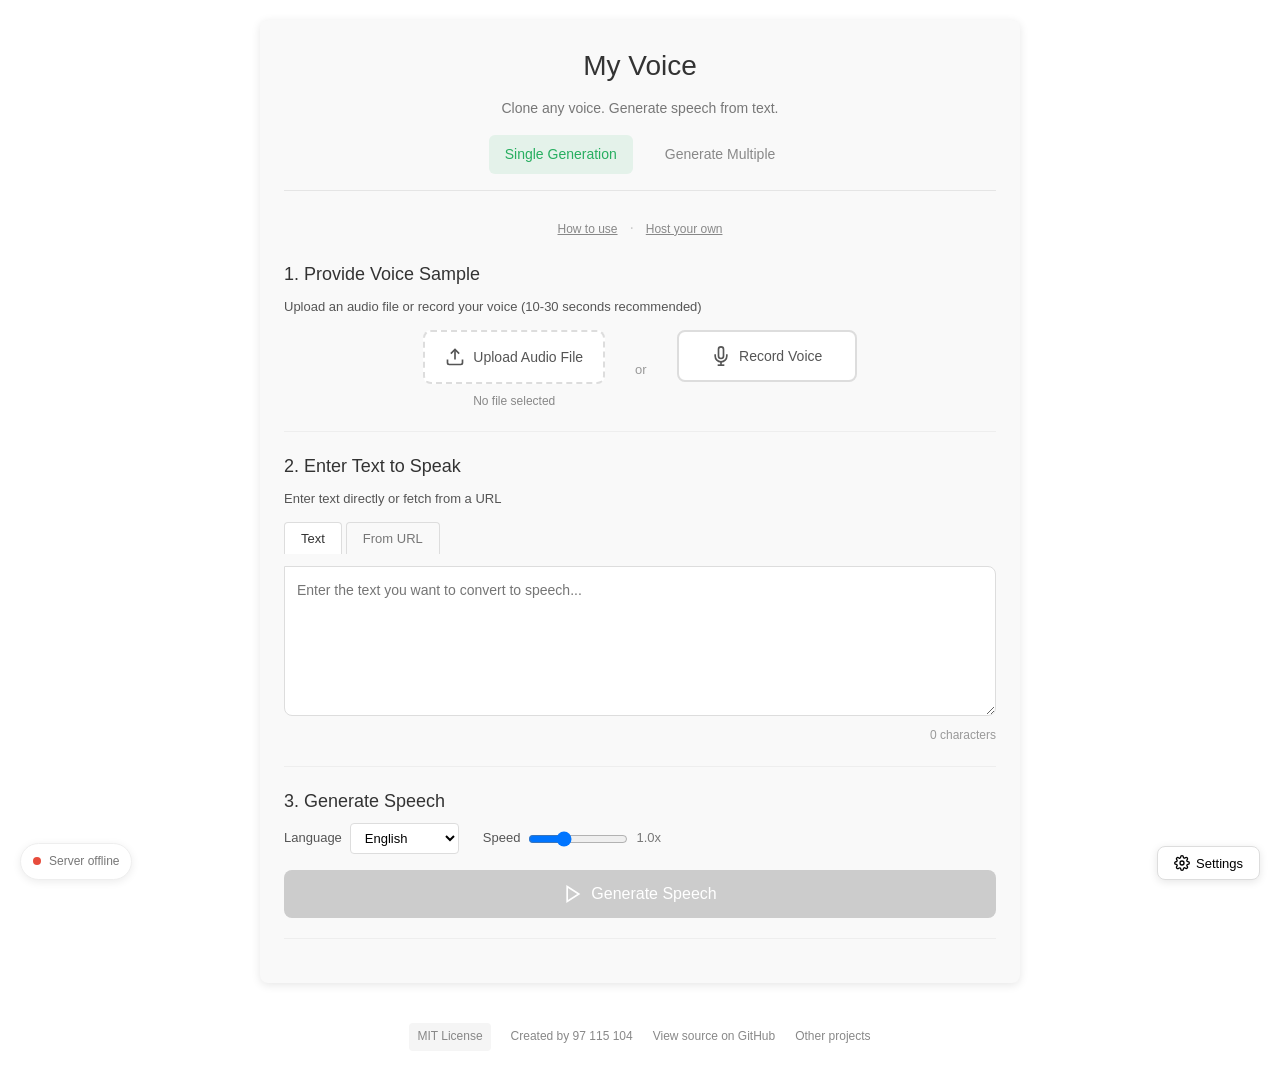
==== commit a31342bc: "Batch uploads working" ====
--- a/index.html
+++ b/index.html
@@ -12,6 +12,11 @@
     <main class="container">
         <h1>My Voice</h1>
         <p class="subtitle">Clone any voice. Generate speech from text.</p>
+        
+        <nav class="nav-bar">
+            <a href="/ui" class="nav-link active">Single Generation</a>
+            <a href="/batch" class="nav-link">Generate Multiple</a>
+        </nav>
         
         <div class="how-to-use-row">
             <button id="btn-info" class="btn-how-to-use">How to use</button>
@@ -301,12 +306,13 @@
                     <p>Open the UI at <code>http://localhost:5123/ui</code></p>
                 </div>
 
-                <h4>GPU Acceleration (Recommended)</h4>
-                <p>CPU generation is slow (~30 sec per sentence). For faster generation, install CUDA PyTorch:</p>
+                <h4>GPU Acceleration (Windows/Linux with NVIDIA GPU)</h4>
+                <p>CPU generation is slow (~30 sec per sentence). If you have an NVIDIA GPU:</p>
                 <div class="code-block">
                     <button class="btn-copy-code">Copy</button>
                     <pre class="terminal-block">pip3 install torch torchaudio --index-url https://download.pytorch.org/whl/cu121</pre>
                 </div>
+                <p class="alert-box"><strong>macOS users:</strong> Apple Silicon (M1/M2/M3) doesn't support CUDA. XTTS runs on CPU which is slower but reliable. Generation takes ~15-30 seconds per sentence.</p>
 
                 <h4>4. Open the UI</h4>
                 <ol>
--- a/css/styles.css
+++ b/css/styles.css
@@ -68,6 +68,35 @@
     color: #777;
     margin-bottom: 16px;
     font-size: 14px;
+}
+
+/* Navigation */
+.nav-bar {
+    display: flex;
+    gap: 1rem;
+    justify-content: center;
+    margin-bottom: 1.5rem;
+    padding-bottom: 1rem;
+    border-bottom: 1px solid #e5e5e5;
+}
+
+.nav-link {
+    color: #888;
+    text-decoration: none;
+    padding: 0.5rem 1rem;
+    border-radius: 6px;
+    transition: all 0.2s;
+    font-size: 14px;
+}
+
+.nav-link:hover {
+    color: #333;
+    background: #f0f0f0;
+}
+
+.nav-link.active {
+    color: #27ae60;
+    background: rgba(39, 174, 96, 0.1);
 }
 
 /* How to use button */
